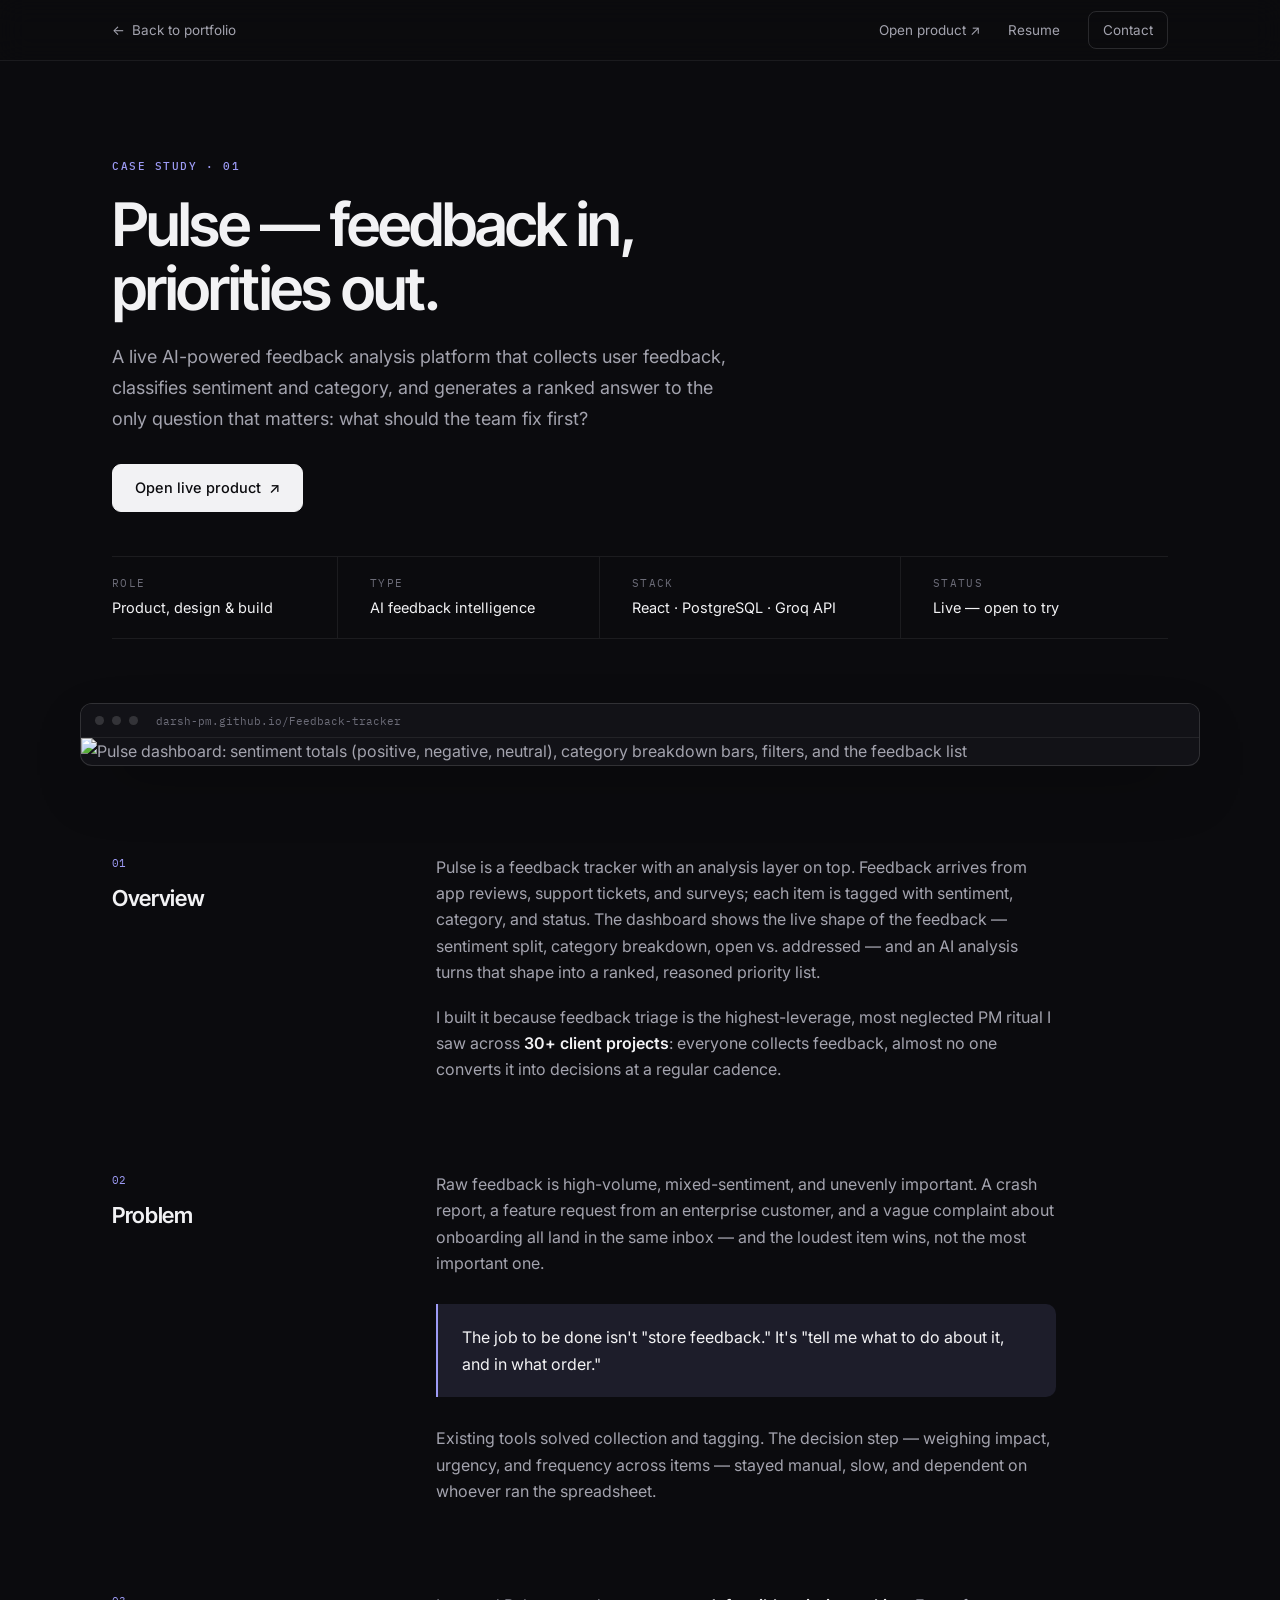
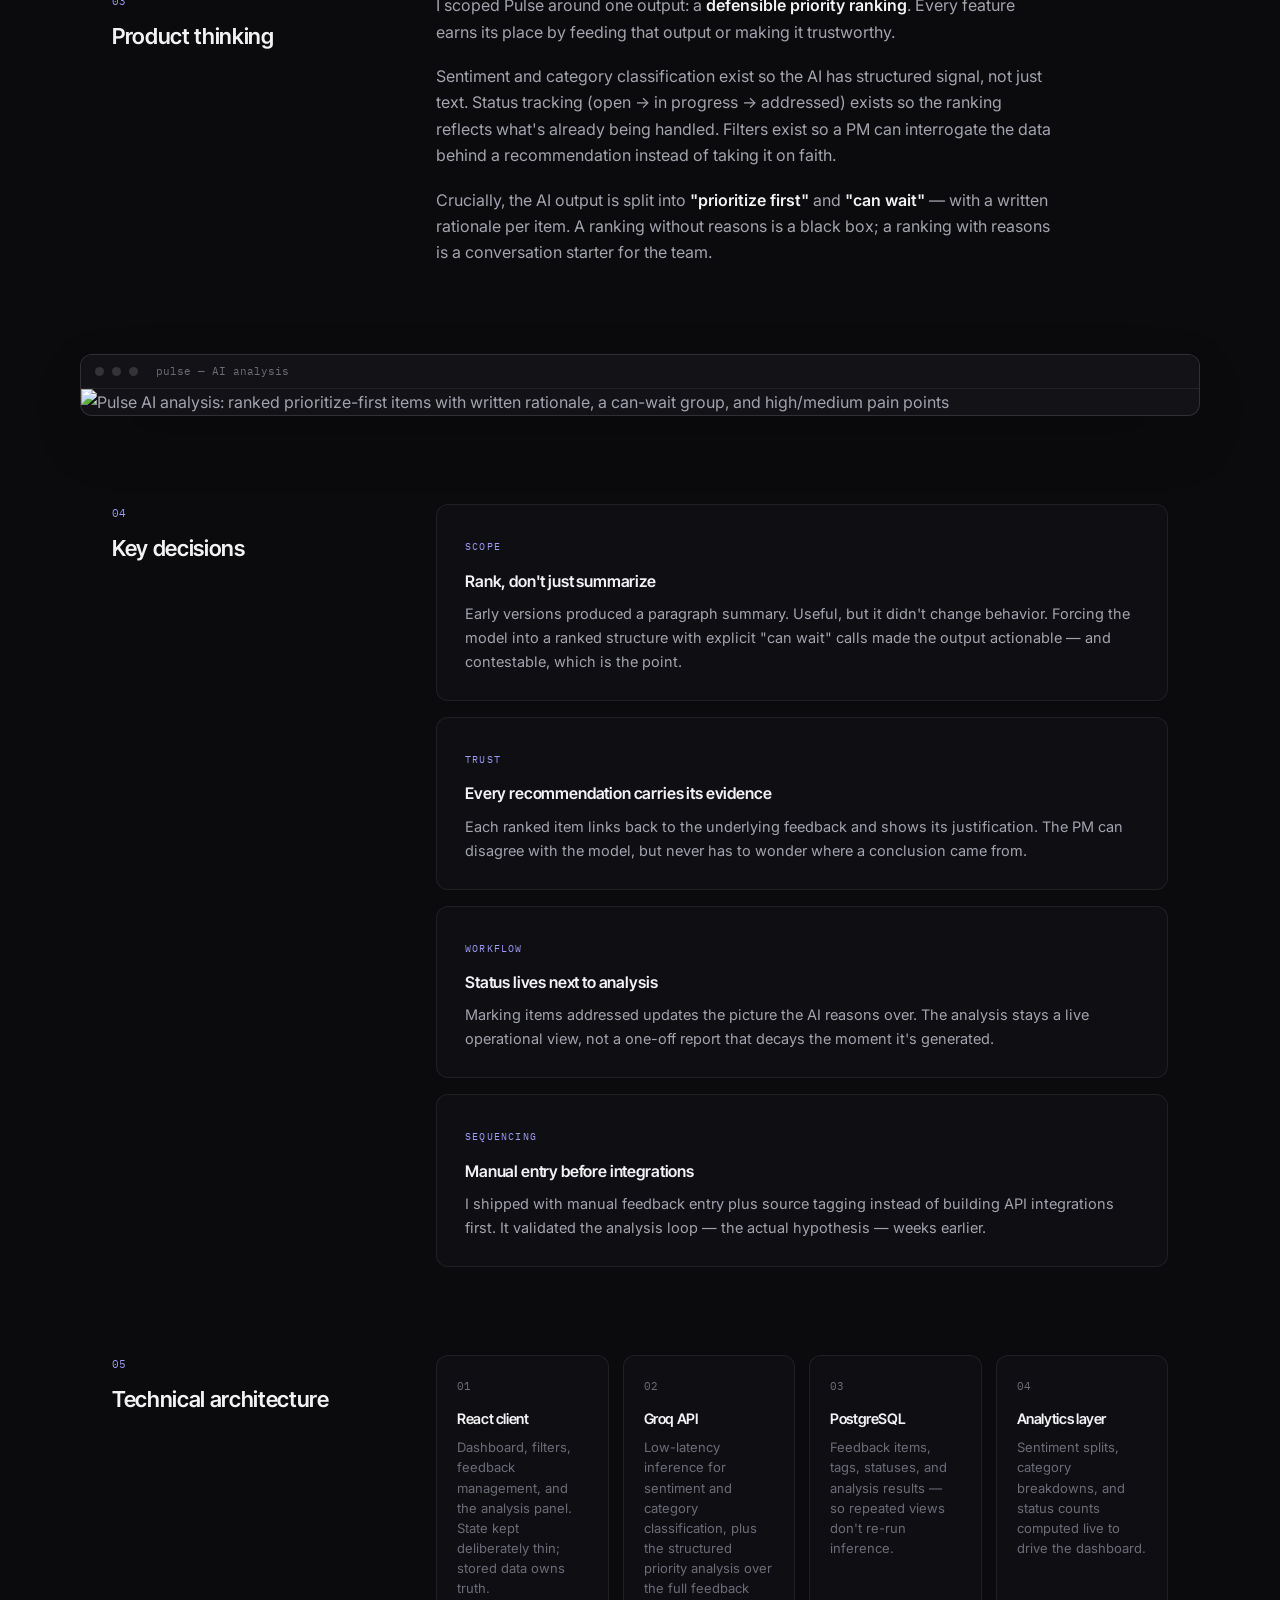
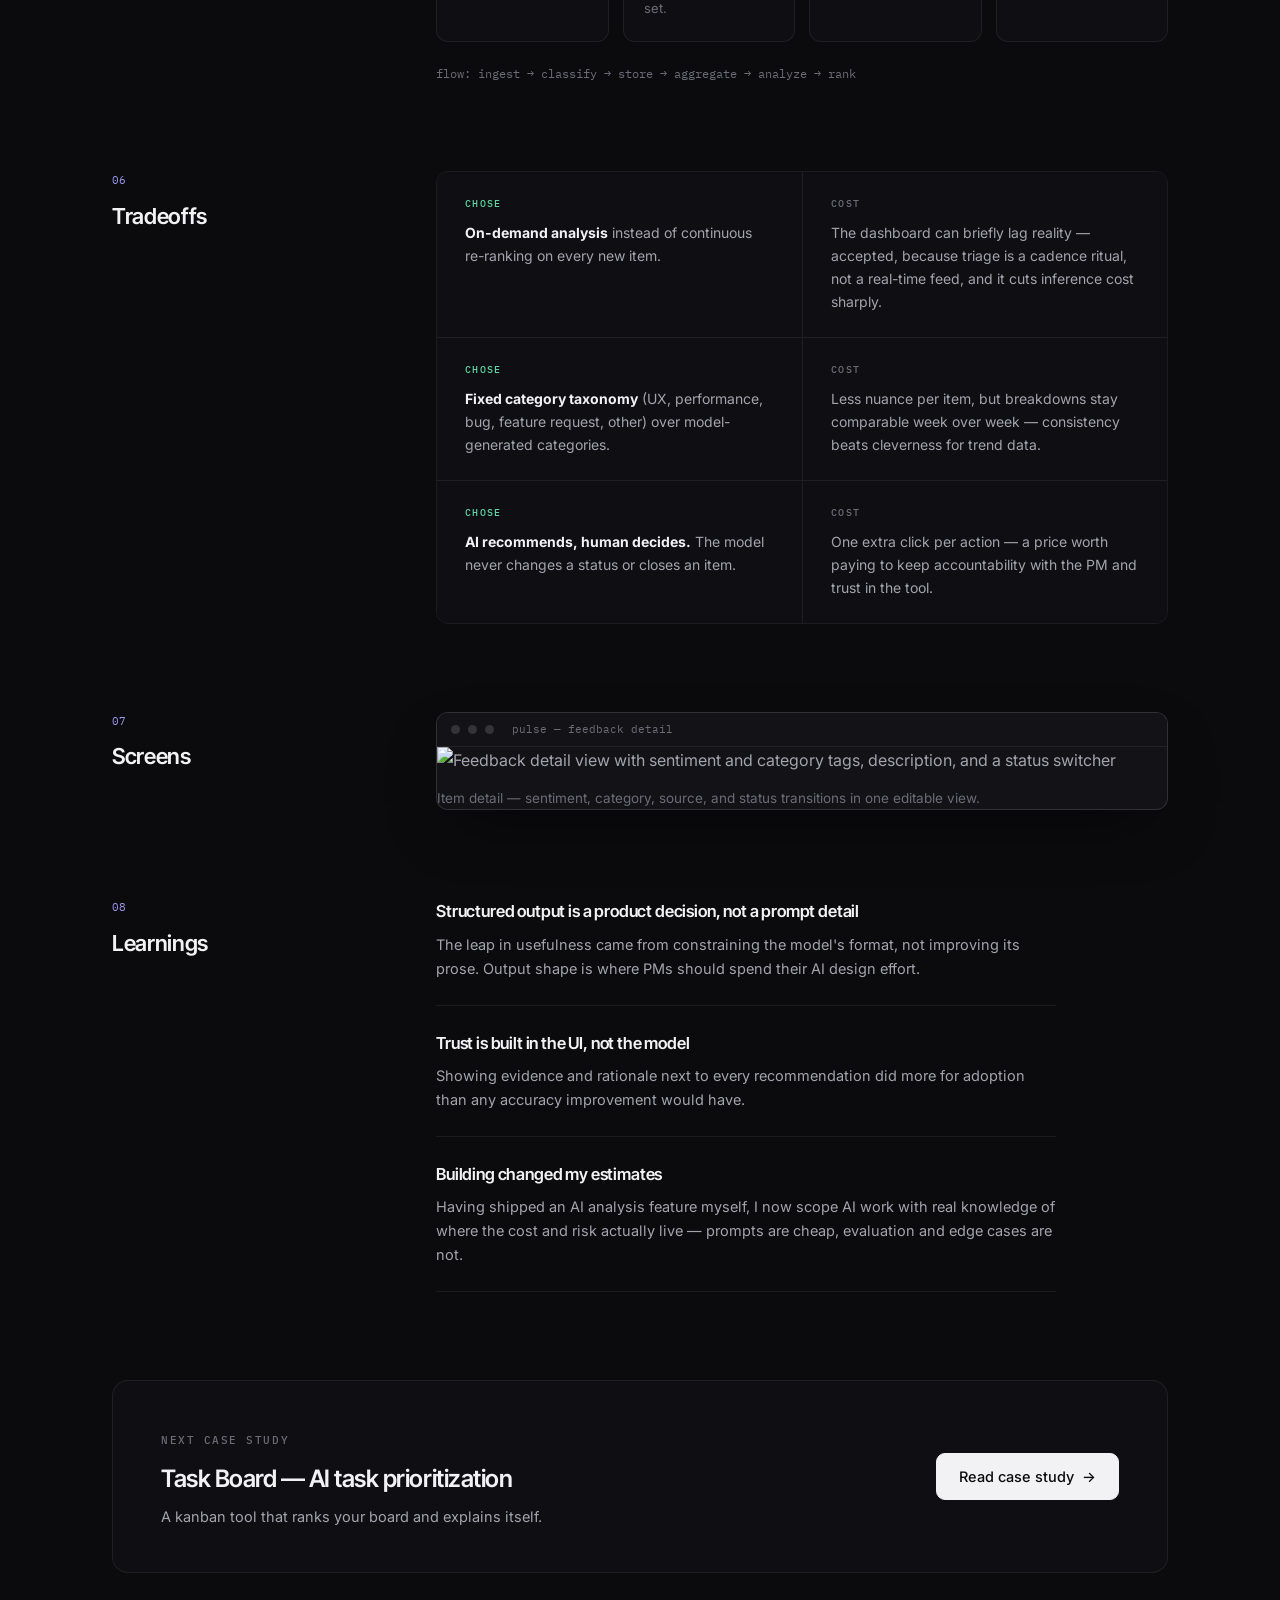
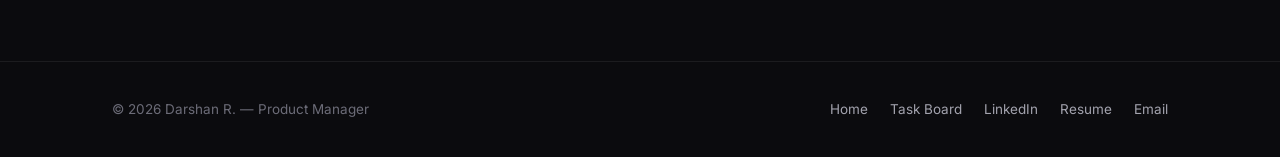
==== pulse.html @ 9084edbe "Add files via upload" ====
<!DOCTYPE html>
<html lang="en">
<head>
<meta charset="UTF-8" />
<meta name="viewport" content="width=device-width, initial-scale=1.0" />
<title>Pulse — AI Feedback Analysis · Case Study</title>
<meta name="description" content="Case study: Pulse, a live AI-powered feedback analysis platform that turns raw user feedback into ranked product priorities." />
<link rel="preconnect" href="https://fonts.googleapis.com" />
<link rel="preconnect" href="https://fonts.gstatic.com" crossorigin />
<link href="https://fonts.googleapis.com/css2?family=Inter+Tight:wght@500;600;700&family=Inter:wght@400;500;600&family=IBM+Plex+Mono:wght@400;500&display=swap" rel="stylesheet" />
<link rel="stylesheet" href="styles.css" />
<link rel="stylesheet" href="case.css" />
</head>
<body>

<header class="nav">
  <div class="wrap nav-inner">
    <a class="nav-back" href="index.html"><span aria-hidden="true">←</span> Back to portfolio</a>
    <nav class="nav-links" aria-label="Primary">
      <a href="https://darsh-pm.github.io/Feedback-tracker/" target="_blank" rel="noopener" class="nav-keep">Open product ↗</a>
      <a class="nav-keep" href="resume.pdf" target="_blank" rel="noopener">Resume</a>
      <a class="nav-cta" href="mailto:darshanr2k1@gmail.com">Contact</a>
    </nav>
  </div>
</header>

<main>

<!-- ============ CASE HERO ============ -->
<section class="case-hero">
  <div class="wrap">
    <span class="eyebrow accent">Case study · 01</span>
    <h1>Pulse — feedback in, priorities out.</h1>
    <p class="lede">
      A live AI-powered feedback analysis platform that collects user feedback,
      classifies sentiment and category, and generates a ranked answer to the
      only question that matters: what should the team fix first?
    </p>
    <div class="btn-row" style="margin-top:30px;">
      <a class="btn btn-primary" href="https://darsh-pm.github.io/Feedback-tracker/" target="_blank" rel="noopener">Open live product <span class="ext">↗</span></a>
    </div>
    <dl class="case-meta">
      <div><dt>Role</dt><dd>Product, design &amp; build</dd></div>
      <div><dt>Type</dt><dd>AI feedback intelligence</dd></div>
      <div><dt>Stack</dt><dd>React · PostgreSQL · Groq API</dd></div>
      <div><dt>Status</dt><dd>Live — open to try</dd></div>
    </dl>
  </div>
</section>

<div class="wrap case-shot-full reveal in">
  <figure class="shot shot-glow">
    <div class="shot-bar" aria-hidden="true"><i></i><i></i><i></i><span class="shot-url">darsh-pm.github.io/Feedback-tracker</span></div>
    <img src="assets/pulse-dashboard.png" alt="Pulse dashboard: sentiment totals (positive, negative, neutral), category breakdown bars, filters, and the feedback list" />
  </figure>
</div>

<!-- ============ OVERVIEW ============ -->
<section class="case-section">
  <div class="wrap case-grid reveal">
    <div class="case-label">
      <span class="num">01</span>
      <h2>Overview</h2>
    </div>
    <div class="case-body">
      <p>
        Pulse is a feedback tracker with an analysis layer on top. Feedback
        arrives from app reviews, support tickets, and surveys; each item is
        tagged with sentiment, category, and status. The dashboard shows the
        live shape of the feedback — sentiment split, category breakdown,
        open vs. addressed — and an AI analysis turns that shape into a
        ranked, reasoned priority list.
      </p>
      <p>
        I built it because feedback triage is the highest-leverage, most
        neglected PM ritual I saw across <strong>30+ client projects</strong>:
        everyone collects feedback, almost no one converts it into decisions
        at a regular cadence.
      </p>
    </div>
  </div>
</section>

<!-- ============ PROBLEM ============ -->
<section class="case-section tight">
  <div class="wrap case-grid reveal">
    <div class="case-label">
      <span class="num">02</span>
      <h2>Problem</h2>
    </div>
    <div class="case-body">
      <p>
        Raw feedback is high-volume, mixed-sentiment, and unevenly important.
        A crash report, a feature request from an enterprise customer, and a
        vague complaint about onboarding all land in the same inbox — and the
        loudest item wins, not the most important one.
      </p>
      <div class="pull">
        The job to be done isn't "store feedback." It's "tell me what to do
        about it, and in what order."
      </div>
      <p>
        Existing tools solved collection and tagging. The decision step —
        weighing impact, urgency, and frequency across items — stayed manual,
        slow, and dependent on whoever ran the spreadsheet.
      </p>
    </div>
  </div>
</section>

<!-- ============ PRODUCT THINKING ============ -->
<section class="case-section tight">
  <div class="wrap case-grid reveal">
    <div class="case-label">
      <span class="num">03</span>
      <h2>Product thinking</h2>
    </div>
    <div class="case-body">
      <p>
        I scoped Pulse around one output: a <strong>defensible priority
        ranking</strong>. Every feature earns its place by feeding that
        output or making it trustworthy.
      </p>
      <p>
        Sentiment and category classification exist so the AI has structured
        signal, not just text. Status tracking (open → in progress →
        addressed) exists so the ranking reflects what's already being
        handled. Filters exist so a PM can interrogate the data behind a
        recommendation instead of taking it on faith.
      </p>
      <p>
        Crucially, the AI output is split into <strong>"prioritize
        first"</strong> and <strong>"can wait"</strong> — with a written
        rationale per item. A ranking without reasons is a black box; a
        ranking with reasons is a conversation starter for the team.
      </p>
    </div>
  </div>
</section>

<div class="wrap case-shot-full reveal">
  <figure class="shot">
    <div class="shot-bar" aria-hidden="true"><i></i><i></i><i></i><span class="shot-url">pulse — AI analysis</span></div>
    <img src="assets/pulse-analysis.png" alt="Pulse AI analysis: ranked prioritize-first items with written rationale, a can-wait group, and high/medium pain points" />
  </figure>
</div>

<!-- ============ KEY DECISIONS ============ -->
<section class="case-section">
  <div class="wrap case-grid reveal">
    <div class="case-label">
      <span class="num">04</span>
      <h2>Key decisions</h2>
    </div>
    <div class="decisions">
      <article>
        <span class="tag">Scope</span>
        <h3>Rank, don't just summarize</h3>
        <p>Early versions produced a paragraph summary. Useful, but it didn't change behavior. Forcing the model into a ranked structure with explicit "can wait" calls made the output actionable — and contestable, which is the point.</p>
      </article>
      <article>
        <span class="tag">Trust</span>
        <h3>Every recommendation carries its evidence</h3>
        <p>Each ranked item links back to the underlying feedback and shows its justification. The PM can disagree with the model, but never has to wonder where a conclusion came from.</p>
      </article>
      <article>
        <span class="tag">Workflow</span>
        <h3>Status lives next to analysis</h3>
        <p>Marking items addressed updates the picture the AI reasons over. The analysis stays a live operational view, not a one-off report that decays the moment it's generated.</p>
      </article>
      <article>
        <span class="tag">Sequencing</span>
        <h3>Manual entry before integrations</h3>
        <p>I shipped with manual feedback entry plus source tagging instead of building API integrations first. It validated the analysis loop — the actual hypothesis — weeks earlier.</p>
      </article>
    </div>
  </div>
</section>

<!-- ============ ARCHITECTURE ============ -->
<section class="case-section tight">
  <div class="wrap">
    <div class="case-grid reveal">
      <div class="case-label">
        <span class="num">05</span>
        <h2>Technical architecture</h2>
      </div>
      <div>
        <div class="arch">
          <article>
            <h3>React client</h3>
            <p>Dashboard, filters, feedback management, and the analysis panel. State kept deliberately thin; stored data owns truth.</p>
          </article>
          <article>
            <h3>Groq API</h3>
            <p>Low-latency inference for sentiment and category classification, plus the structured priority analysis over the full feedback set.</p>
          </article>
          <article>
            <h3>PostgreSQL</h3>
            <p>Feedback items, tags, statuses, and analysis results — so repeated views don't re-run inference.</p>
          </article>
          <article>
            <h3>Analytics layer</h3>
            <p>Sentiment splits, category breakdowns, and status counts computed live to drive the dashboard.</p>
          </article>
        </div>
        <p class="arch-note">flow: ingest → classify → store → aggregate → analyze → rank</p>
      </div>
    </div>
  </div>
</section>

<!-- ============ TRADEOFFS ============ -->
<section class="case-section tight">
  <div class="wrap case-grid reveal">
    <div class="case-label">
      <span class="num">06</span>
      <h2>Tradeoffs</h2>
    </div>
    <div class="tradeoffs">
      <article>
        <div class="chose"><h4>Chose</h4><p><strong>On-demand analysis</strong> instead of continuous re-ranking on every new item.</p></div>
        <div class="cost"><h4>Cost</h4><p>The dashboard can briefly lag reality — accepted, because triage is a cadence ritual, not a real-time feed, and it cuts inference cost sharply.</p></div>
      </article>
      <article>
        <div class="chose"><h4>Chose</h4><p><strong>Fixed category taxonomy</strong> (UX, performance, bug, feature request, other) over model-generated categories.</p></div>
        <div class="cost"><h4>Cost</h4><p>Less nuance per item, but breakdowns stay comparable week over week — consistency beats cleverness for trend data.</p></div>
      </article>
      <article>
        <div class="chose"><h4>Chose</h4><p><strong>AI recommends, human decides.</strong> The model never changes a status or closes an item.</p></div>
        <div class="cost"><h4>Cost</h4><p>One extra click per action — a price worth paying to keep accountability with the PM and trust in the tool.</p></div>
      </article>
    </div>
  </div>
</section>

<!-- ============ SCREENSHOTS ============ -->
<section class="case-section tight">
  <div class="wrap case-grid reveal">
    <div class="case-label">
      <span class="num">07</span>
      <h2>Screens</h2>
    </div>
    <div class="gallery">
      <figure class="shot">
        <div class="shot-bar" aria-hidden="true"><i></i><i></i><i></i><span class="shot-url">pulse — feedback detail</span></div>
        <img src="assets/pulse-detail.png" alt="Feedback detail view with sentiment and category tags, description, and a status switcher" />
        <figcaption>Item detail — sentiment, category, source, and status transitions in one editable view.</figcaption>
      </figure>
    </div>
  </div>
</section>

<!-- ============ LEARNINGS ============ -->
<section class="case-section tight">
  <div class="wrap case-grid reveal">
    <div class="case-label">
      <span class="num">08</span>
      <h2>Learnings</h2>
    </div>
    <div class="learnings">
      <article>
        <h3>Structured output is a product decision, not a prompt detail</h3>
        <p>The leap in usefulness came from constraining the model's format, not improving its prose. Output shape is where PMs should spend their AI design effort.</p>
      </article>
      <article>
        <h3>Trust is built in the UI, not the model</h3>
        <p>Showing evidence and rationale next to every recommendation did more for adoption than any accuracy improvement would have.</p>
      </article>
      <article>
        <h3>Building changed my estimates</h3>
        <p>Having shipped an AI analysis feature myself, I now scope AI work with real knowledge of where the cost and risk actually live — prompts are cheap, evaluation and edge cases are not.</p>
      </article>
    </div>
  </div>
</section>

<!-- next case -->
<section class="case-section tight">
  <div class="wrap">
    <div class="next-case reveal">
      <div>
        <span class="eyebrow">Next case study</span>
        <h2 style="margin-top:8px;">Task Board — AI task prioritization</h2>
        <p>A kanban tool that ranks your board and explains itself.</p>
      </div>
      <a class="btn btn-primary" href="task-board.html">Read case study <span class="arrow">→</span></a>
    </div>
  </div>
</section>

</main>

<footer>
  <div class="wrap footer-inner">
    <span>© 2026 Darshan R. — Product Manager</span>
    <nav class="footer-links" aria-label="Footer">
      <a href="index.html">Home</a>
      <a href="task-board.html">Task Board</a>
      <a href="https://www.linkedin.com/in/darshan-acharya/" target="_blank" rel="noopener">LinkedIn</a>
      <a class="nav-keep" href="resume.pdf" target="_blank" rel="noopener">Resume</a>
      <a href="mailto:darshanr2k1@gmail.com">Email</a>
    </nav>
  </div>
</footer>

<script>
(function () {
  document.documentElement.classList.add("js");
  if (window.matchMedia('(prefers-reduced-motion: reduce)').matches) {
    document.querySelectorAll('.reveal').forEach(el => el.classList.add('in'));
    return;
  }
  const io = new IntersectionObserver((entries) => {
    entries.forEach(e => { if (e.isIntersecting) { e.target.classList.add('in'); io.unobserve(e.target); } });
  }, { threshold: 0.1 });
  document.querySelectorAll('.reveal:not(.in)').forEach(el => io.observe(el));
})();
</script>
</body>
</html>
---- styles.css ----
/* ============================================================
   Darshan R. — Product portfolio
   Token system: cool near-black, periwinkle accent, Inter Tight
   display / Inter body / Plex Mono utility.
   ============================================================ */

:root {
  --bg: #0b0b0e;
  --bg-raised: #121217;
  --bg-card: #0f0f13;
  --border: rgba(255, 255, 255, 0.07);
  --border-strong: rgba(255, 255, 255, 0.13);
  --text-1: #f2f2f4;
  --text-2: #a3a3ae;
  --text-3: #6c6c78;
  --accent: #9d9bf5;
  --accent-strong: #b4b2ff;
  --accent-dim: rgba(157, 155, 245, 0.12);
  --green: #5fd4a2;
  --max: 1120px;
  --font-display: "Inter Tight", "Inter", system-ui, sans-serif;
  --font-body: "Inter", system-ui, -apple-system, sans-serif;
  --font-mono: "IBM Plex Mono", ui-monospace, monospace;
}

* { box-sizing: border-box; margin: 0; padding: 0; }

html { scroll-behavior: smooth; }

body {
  background: var(--bg);
  color: var(--text-2);
  font-family: var(--font-body);
  font-size: 16px;
  line-height: 1.65;
  -webkit-font-smoothing: antialiased;
  text-rendering: optimizeLegibility;
}

::selection { background: var(--accent-dim); color: var(--accent-strong); }

a { color: inherit; text-decoration: none; }

img { display: block; max-width: 100%; }

.wrap { max-width: var(--max); margin: 0 auto; padding: 0 32px; }

/* ---------- type roles ---------- */

.eyebrow {
  font-family: var(--font-mono);
  font-size: 11px;
  font-weight: 500;
  letter-spacing: 0.14em;
  text-transform: uppercase;
  color: var(--text-3);
}

.eyebrow.accent { color: var(--accent); }

h1, h2, h3 {
  font-family: var(--font-display);
  color: var(--text-1);
  font-weight: 600;
  letter-spacing: -0.025em;
}

.display {
  font-size: clamp(40px, 6.2vw, 72px);
  line-height: 1.04;
  letter-spacing: -0.035em;
}

.display .dim { color: var(--text-3); }
.display .mark { color: var(--accent-strong); }

.h-section {
  font-size: clamp(28px, 3.6vw, 40px);
  line-height: 1.12;
}

.lede {
  font-size: 18px;
  line-height: 1.7;
  color: var(--text-2);
  max-width: 56ch;
}

/* ---------- nav ---------- */

.nav {
  position: sticky;
  top: 0;
  z-index: 50;
  background: rgba(11, 11, 14, 0.82);
  backdrop-filter: blur(14px);
  border-bottom: 1px solid var(--border);
}

.nav-inner {
  display: flex;
  align-items: center;
  justify-content: space-between;
  height: 60px;
}

.nav-name {
  font-family: var(--font-display);
  font-weight: 600;
  font-size: 15px;
  color: var(--text-1);
  letter-spacing: -0.01em;
}

.nav-name span { color: var(--text-3); font-weight: 500; }

.nav-links { display: flex; gap: 28px; align-items: center; }

.nav-links a {
  font-size: 13.5px;
  color: var(--text-2);
  transition: color 0.15s ease;
}

.nav-links a:hover, .nav-links a:focus-visible { color: var(--text-1); }

.nav-cta {
  font-size: 13.5px;
  color: var(--text-1);
  padding: 7px 14px;
  border: 1px solid var(--border-strong);
  border-radius: 8px;
  transition: border-color 0.15s ease, background 0.15s ease;
}

.nav-cta:hover, .nav-cta:focus-visible {
  border-color: var(--accent);
  background: var(--accent-dim);
}

/* ---------- buttons ---------- */

.btn-row { display: flex; gap: 12px; flex-wrap: wrap; }

.btn {
  display: inline-flex;
  align-items: center;
  gap: 8px;
  font-family: var(--font-body);
  font-size: 14.5px;
  font-weight: 500;
  padding: 11px 22px;
  border-radius: 9px;
  cursor: pointer;
  transition: background 0.15s ease, border-color 0.15s ease, color 0.15s ease;
}

.btn-primary {
  background: var(--text-1);
  color: #0b0b0e;
  border: 1px solid var(--text-1);
}

.btn-primary:hover, .btn-primary:focus-visible { background: #fff; }

.btn-ghost {
  background: transparent;
  color: var(--text-1);
  border: 1px solid var(--border-strong);
}

.btn-ghost:hover, .btn-ghost:focus-visible {
  border-color: var(--accent);
  color: var(--accent-strong);
}

.btn .arrow { transition: transform 0.15s ease; }
.btn:hover .arrow { transform: translateX(3px); }

/* ---------- sections ---------- */

section { padding: 110px 0; }

.section-head { margin-bottom: 56px; max-width: 640px; }
.section-head .eyebrow { display: block; margin-bottom: 14px; }
.section-head p { margin-top: 16px; }

/* ---------- screenshot framing (signature element) ---------- */

.shot {
  border: 1px solid var(--border-strong);
  border-radius: 12px;
  overflow: hidden;
  background: var(--bg-raised);
  box-shadow: 0 24px 64px -24px rgba(0, 0, 0, 0.7);
}

.shot-bar {
  display: flex;
  align-items: center;
  gap: 8px;
  height: 34px;
  padding: 0 14px;
  border-bottom: 1px solid var(--border);
  background: var(--bg-raised);
}

.shot-bar i {
  width: 9px; height: 9px;
  border-radius: 50%;
  background: rgba(255, 255, 255, 0.14);
}

.shot-bar .shot-url {
  margin-left: 10px;
  font-family: var(--font-mono);
  font-size: 11px;
  color: var(--text-3);
}

.shot img { width: 100%; }

.shot-glow { position: relative; }
.shot-glow::before {
  content: "";
  position: absolute;
  inset: -1px;
  border-radius: 13px;
  box-shadow: 0 0 90px -20px var(--accent-dim);
  pointer-events: none;
}

/* ---------- footer ---------- */

footer {
  border-top: 1px solid var(--border);
  padding: 36px 0;
}

.footer-inner {
  display: flex;
  justify-content: space-between;
  align-items: center;
  gap: 16px;
  flex-wrap: wrap;
  font-size: 13.5px;
  color: var(--text-3);
}

.footer-inner a { color: var(--text-2); transition: color 0.15s; }
.footer-inner a:hover { color: var(--text-1); }
.footer-links { display: flex; gap: 22px; }

/* ---------- reveal on scroll ---------- */

html.js .reveal {
  opacity: 0;
  transform: translateY(18px);
  transition: opacity 0.6s ease, transform 0.6s ease;
}

html.js .reveal.in { opacity: 1; transform: none; }

@media (prefers-reduced-motion: reduce) {
  html { scroll-behavior: auto; }
  .reveal { opacity: 1; transform: none; transition: none; }
  * { transition-duration: 0.01ms !important; animation: none !important; }
}

:focus-visible {
  outline: 2px solid var(--accent);
  outline-offset: 2px;
  border-radius: 4px;
}

/* ---------- responsive ---------- */

@media (max-width: 760px) {
  .wrap { padding: 0 20px; }
  section { padding: 72px 0; }
  .nav-links a:not(.nav-cta):not(.nav-keep) { display: none; }
  .nav-links { gap: 16px; }
  .nav-links a.nav-keep { font-size: 12.5px; }
  .lede { font-size: 16.5px; }
}

/* ---------- iteration 2: live links, chips, nav back ---------- */

.live-chip {
  display: inline-flex; align-items: center; gap: 6px;
  font-family: var(--font-mono);
  font-size: 10.5px; letter-spacing: 0.12em; text-transform: uppercase;
  color: var(--green);
  border: 1px solid rgba(95, 212, 162, 0.3);
  background: rgba(95, 212, 162, 0.08);
  padding: 4px 9px;
  border-radius: 5px;
}
.live-chip::before {
  content: ""; width: 6px; height: 6px; border-radius: 50%;
  background: var(--green);
}

.product-actions {
  display: flex; align-items: center; gap: 22px; flex-wrap: wrap;
  margin-top: 24px;
}
.product-link {
  display: inline-flex; align-items: center; gap: 7px;
  font-size: 14px; font-weight: 500;
  color: var(--text-2);
  transition: color .15s ease;
}
.product-link:hover, .product-link:focus-visible { color: var(--text-1); }
.product-link .ext { font-size: 12px; }

.nav-back {
  display: inline-flex; align-items: center; gap: 7px;
  font-size: 13.5px; color: var(--text-2);
  transition: color .15s ease;
}
.nav-back:hover, .nav-back:focus-visible { color: var(--text-1); }
---- case.css ----
/* Case study layout — shared by pulse.html and task-board.html */

.case-hero { padding: 96px 0 64px; }
.case-hero .eyebrow { display: block; margin-bottom: 18px; }
.case-hero h1 {
  font-size: clamp(38px, 5.4vw, 60px);
  line-height: 1.06;
  letter-spacing: -0.032em;
  max-width: 18ch;
}
.case-hero .lede { margin-top: 22px; }

.case-meta {
  display: flex; gap: 0; flex-wrap: wrap;
  margin-top: 44px;
  border-top: 1px solid var(--border);
  border-bottom: 1px solid var(--border);
}
.case-meta div { padding: 18px 32px 18px 0; margin-right: 32px; }
.case-meta div + div { border-left: 1px solid var(--border); padding-left: 32px; }
.case-meta dt {
  font-family: var(--font-mono);
  font-size: 10.5px; letter-spacing: 0.13em; text-transform: uppercase;
  color: var(--text-3); margin-bottom: 4px;
}
.case-meta dd { font-size: 14.5px; color: var(--text-1); }

.case-shot-full { padding: 0; }
.case-shot-full .shot { max-width: var(--max); margin: 0 auto; }

.case-section { padding: 88px 0; }
.case-section.tight { padding-top: 0; }

.case-grid {
  display: grid;
  grid-template-columns: 260px 1fr;
  gap: 64px;
  align-items: start;
}
.case-grid .case-label { position: sticky; top: 92px; }
.case-label .num {
  font-family: var(--font-mono);
  font-size: 11px; color: var(--accent);
  display: block; margin-bottom: 8px;
}
.case-label h2 { font-size: 22px; letter-spacing: -0.015em; }

.case-body { max-width: 62ch; }
.case-body p + p { margin-top: 18px; }
.case-body strong { color: var(--text-1); font-weight: 600; }

.case-body .pull {
  margin: 28px 0;
  padding: 20px 24px;
  border-left: 2px solid var(--accent);
  background: var(--accent-dim);
  border-radius: 0 10px 10px 0;
  color: var(--text-1);
  font-size: 16px;
}

/* decision cards */
.decisions { display: grid; gap: 16px; }
.decisions article {
  border: 1px solid var(--border);
  border-radius: 12px;
  background: var(--bg-card);
  padding: 26px 28px;
}
.decisions h3 { font-size: 16px; margin-bottom: 8px; letter-spacing: -0.01em; }
.decisions p { font-size: 14.5px; }
.decisions .tag {
  font-family: var(--font-mono);
  font-size: 10px; letter-spacing: 0.12em; text-transform: uppercase;
  color: var(--accent);
  display: inline-block; margin-bottom: 12px;
}

/* architecture flow */
.arch {
  display: grid;
  grid-template-columns: repeat(4, 1fr);
  gap: 14px;
  counter-reset: arch;
}
.arch article {
  border: 1px solid var(--border);
  border-radius: 12px;
  background: var(--bg-card);
  padding: 22px 20px;
  position: relative;
}
.arch article::before {
  counter-increment: arch;
  content: counter(arch, decimal-leading-zero);
  font-family: var(--font-mono);
  font-size: 10.5px; color: var(--text-3);
  display: block; margin-bottom: 12px;
}
.arch h3 { font-size: 14.5px; margin-bottom: 6px; }
.arch p { font-size: 13px; color: var(--text-3); line-height: 1.55; }
.arch-note {
  margin-top: 22px;
  font-family: var(--font-mono);
  font-size: 12px; color: var(--text-3);
}

/* tradeoffs table */
.tradeoffs { border: 1px solid var(--border); border-radius: 12px; overflow: hidden; }
.tradeoffs article {
  display: grid; grid-template-columns: 1fr 1fr;
  background: var(--bg-card);
}
.tradeoffs article + article { border-top: 1px solid var(--border); }
.tradeoffs .chose, .tradeoffs .cost { padding: 24px 28px; }
.tradeoffs .cost { border-left: 1px solid var(--border); }
.tradeoffs h4 {
  font-family: var(--font-mono);
  font-size: 10px; letter-spacing: 0.13em; text-transform: uppercase;
  font-weight: 500; margin-bottom: 8px;
}
.tradeoffs .chose h4 { color: var(--green); }
.tradeoffs .cost h4 { color: var(--text-3); }
.tradeoffs p { font-size: 14px; }
.tradeoffs p strong { color: var(--text-1); }

/* screenshot gallery */
.gallery { display: grid; gap: 36px; }
.gallery figure figcaption {
  margin-top: 14px;
  font-size: 13.5px; color: var(--text-3);
}

/* learnings */
.learnings { display: grid; gap: 0; max-width: 62ch; }
.learnings article { padding: 24px 0; border-bottom: 1px solid var(--border); }
.learnings article:first-child { padding-top: 0; }
.learnings h3 { font-size: 16.5px; margin-bottom: 7px; letter-spacing: -0.01em; }
.learnings p { font-size: 14.5px; }

/* next-case footer card */
.next-case {
  border: 1px solid var(--border);
  border-radius: 16px;
  background: var(--bg-card);
  padding: 44px 48px;
  display: flex; justify-content: space-between; align-items: center;
  gap: 24px; flex-wrap: wrap;
}
.next-case h2 { font-size: 24px; letter-spacing: -0.02em; }
.next-case p { font-size: 14.5px; margin-top: 6px; }

@media (max-width: 900px) {
  .case-grid { grid-template-columns: 1fr; gap: 28px; }
  .case-grid .case-label { position: static; }
  .arch { grid-template-columns: 1fr 1fr; }
  .tradeoffs article { grid-template-columns: 1fr; }
  .tradeoffs .cost { border-left: none; border-top: 1px solid var(--border); }
}
@media (max-width: 760px) {
  .case-hero { padding: 64px 0 44px; }
  .case-section { padding: 60px 0; }
  .case-meta div { padding-right: 0; margin-right: 0; width: 100%; }
  .case-meta div + div { border-left: none; padding-left: 0; border-top: 1px solid var(--border); }
  .arch { grid-template-columns: 1fr; }
  .next-case { padding: 32px 24px; }
}
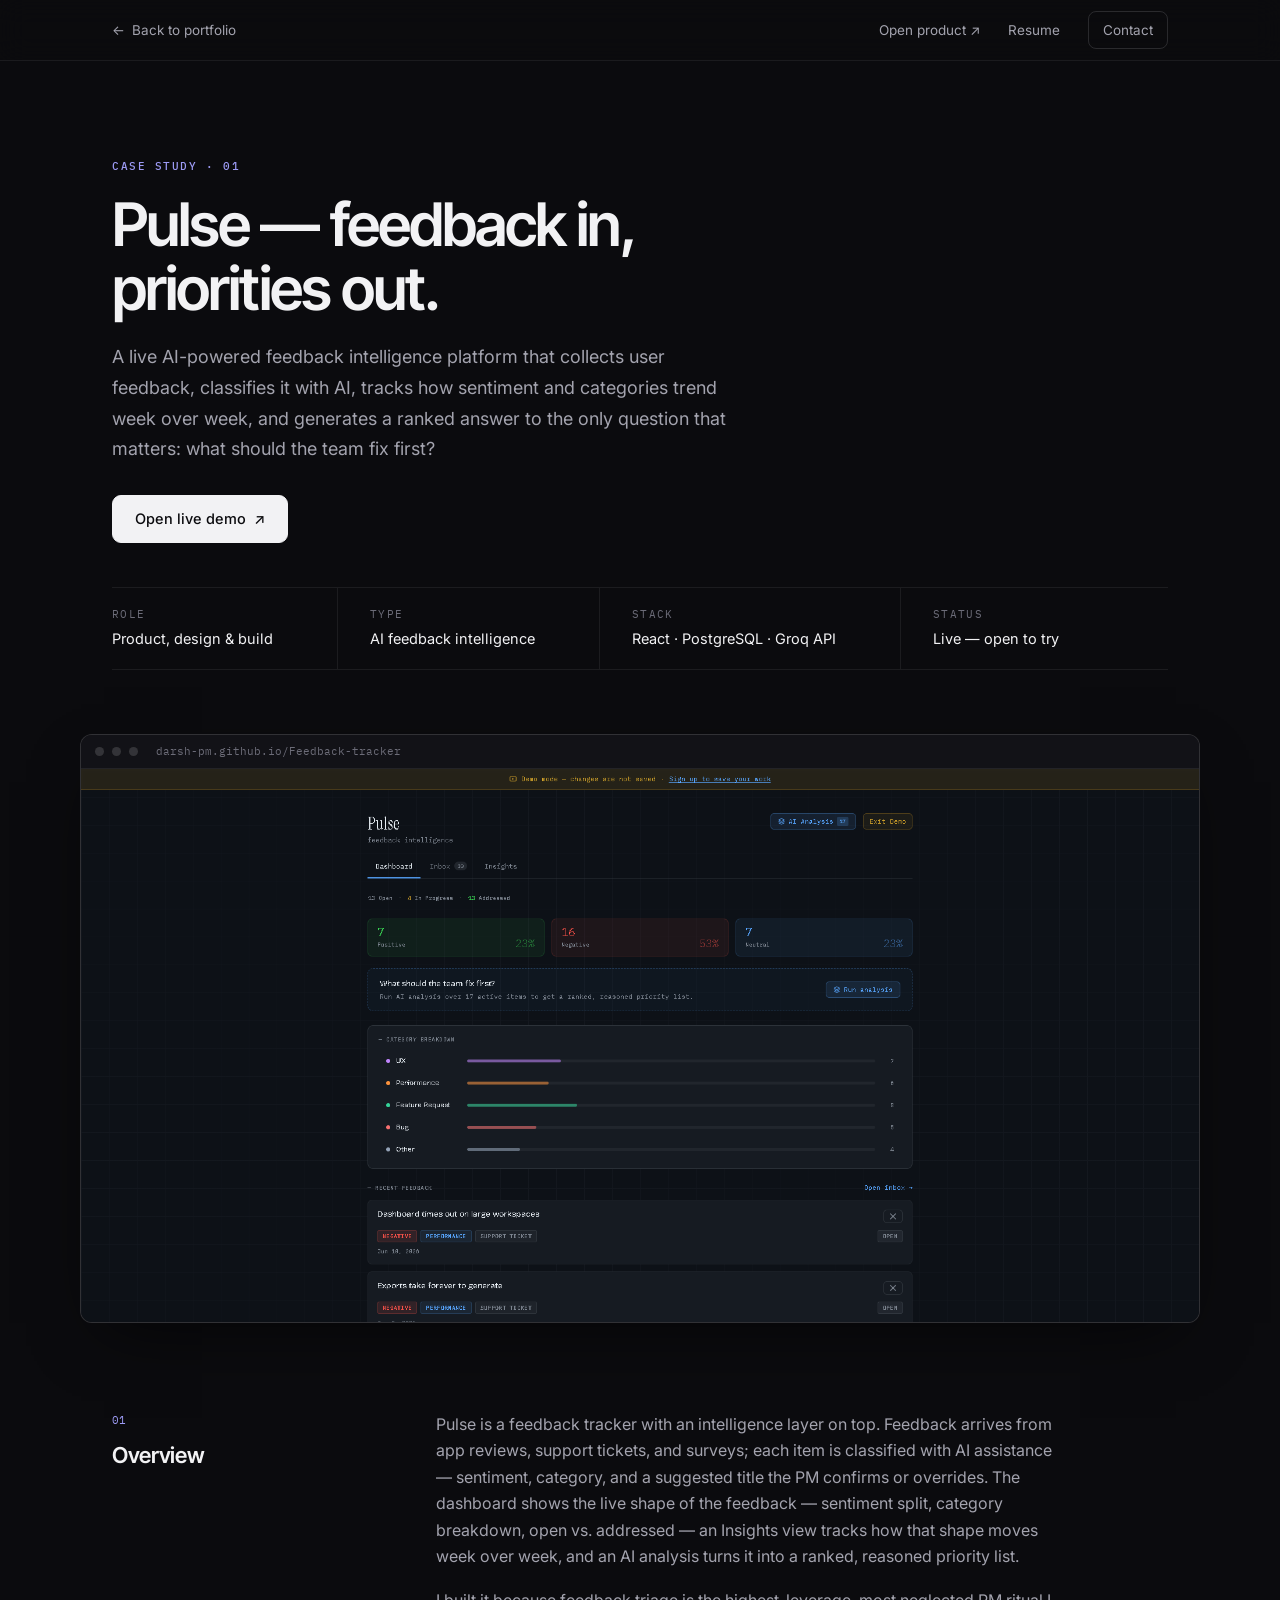
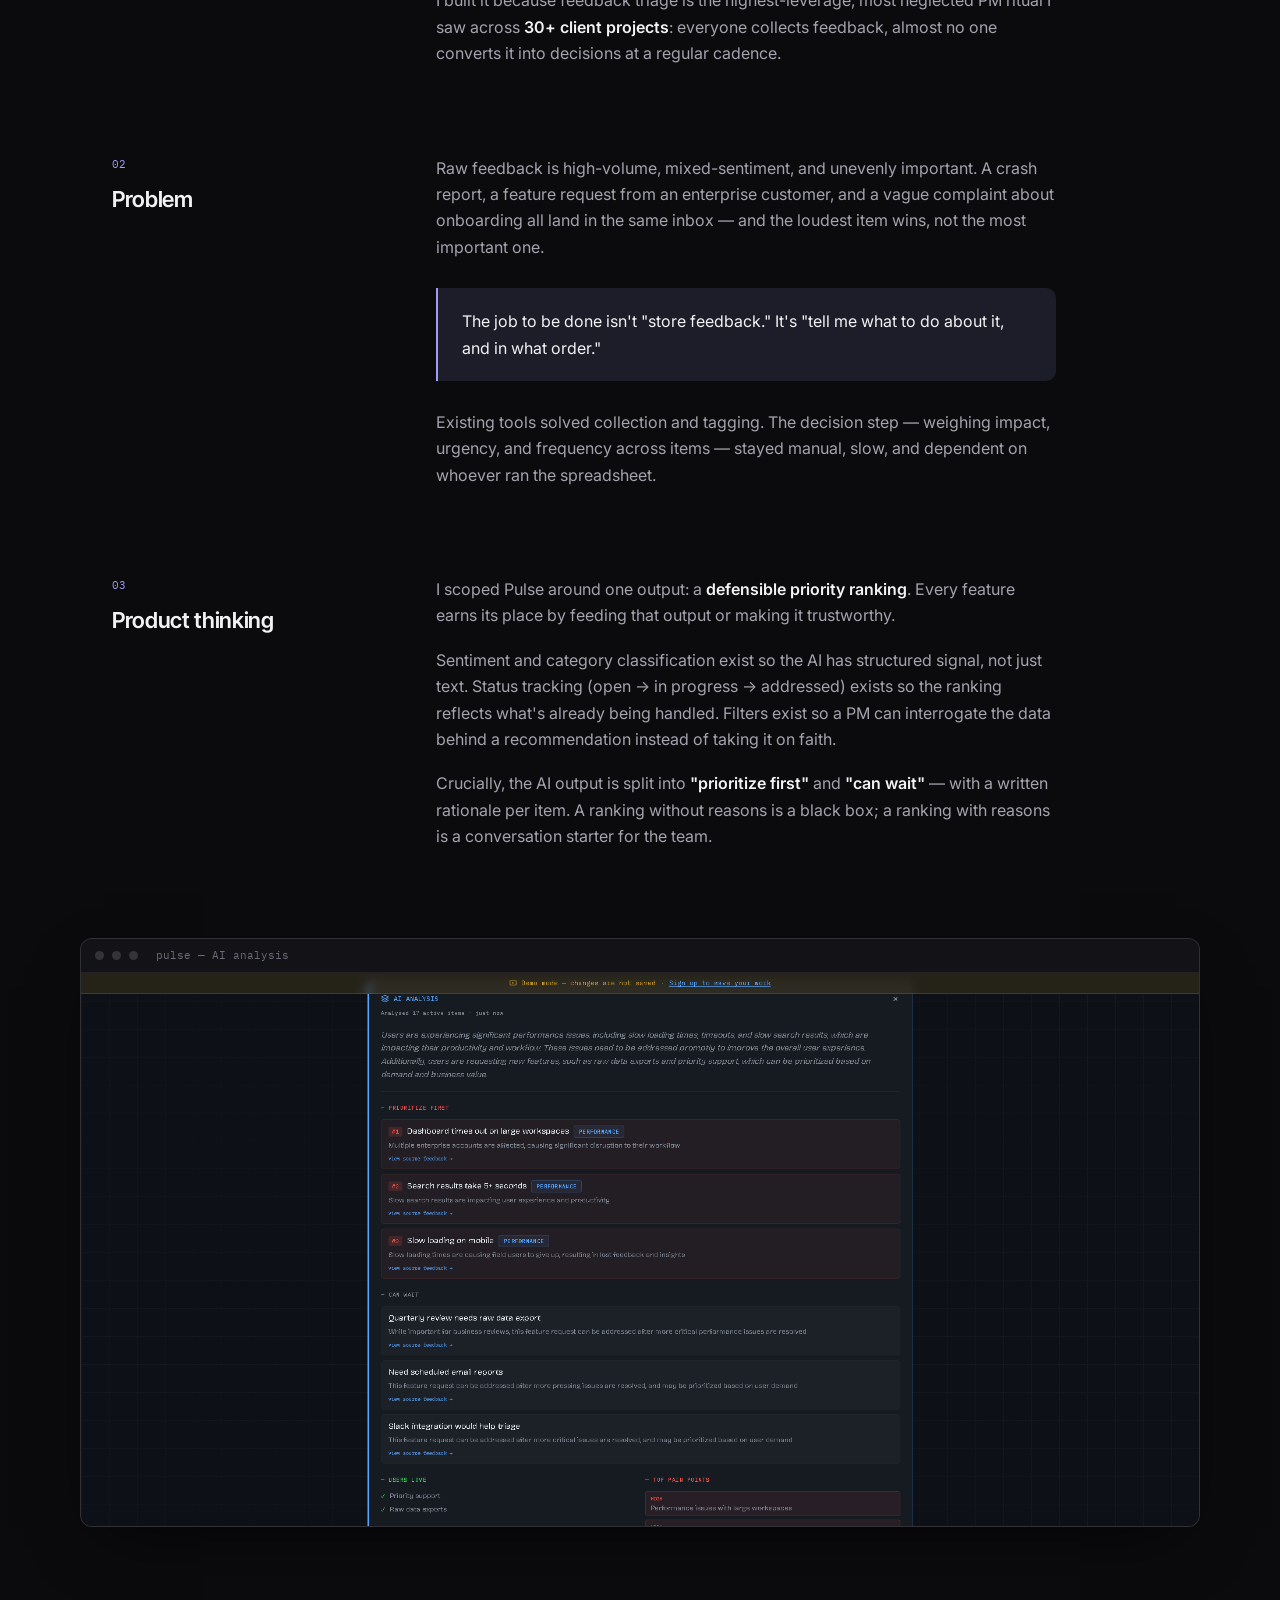
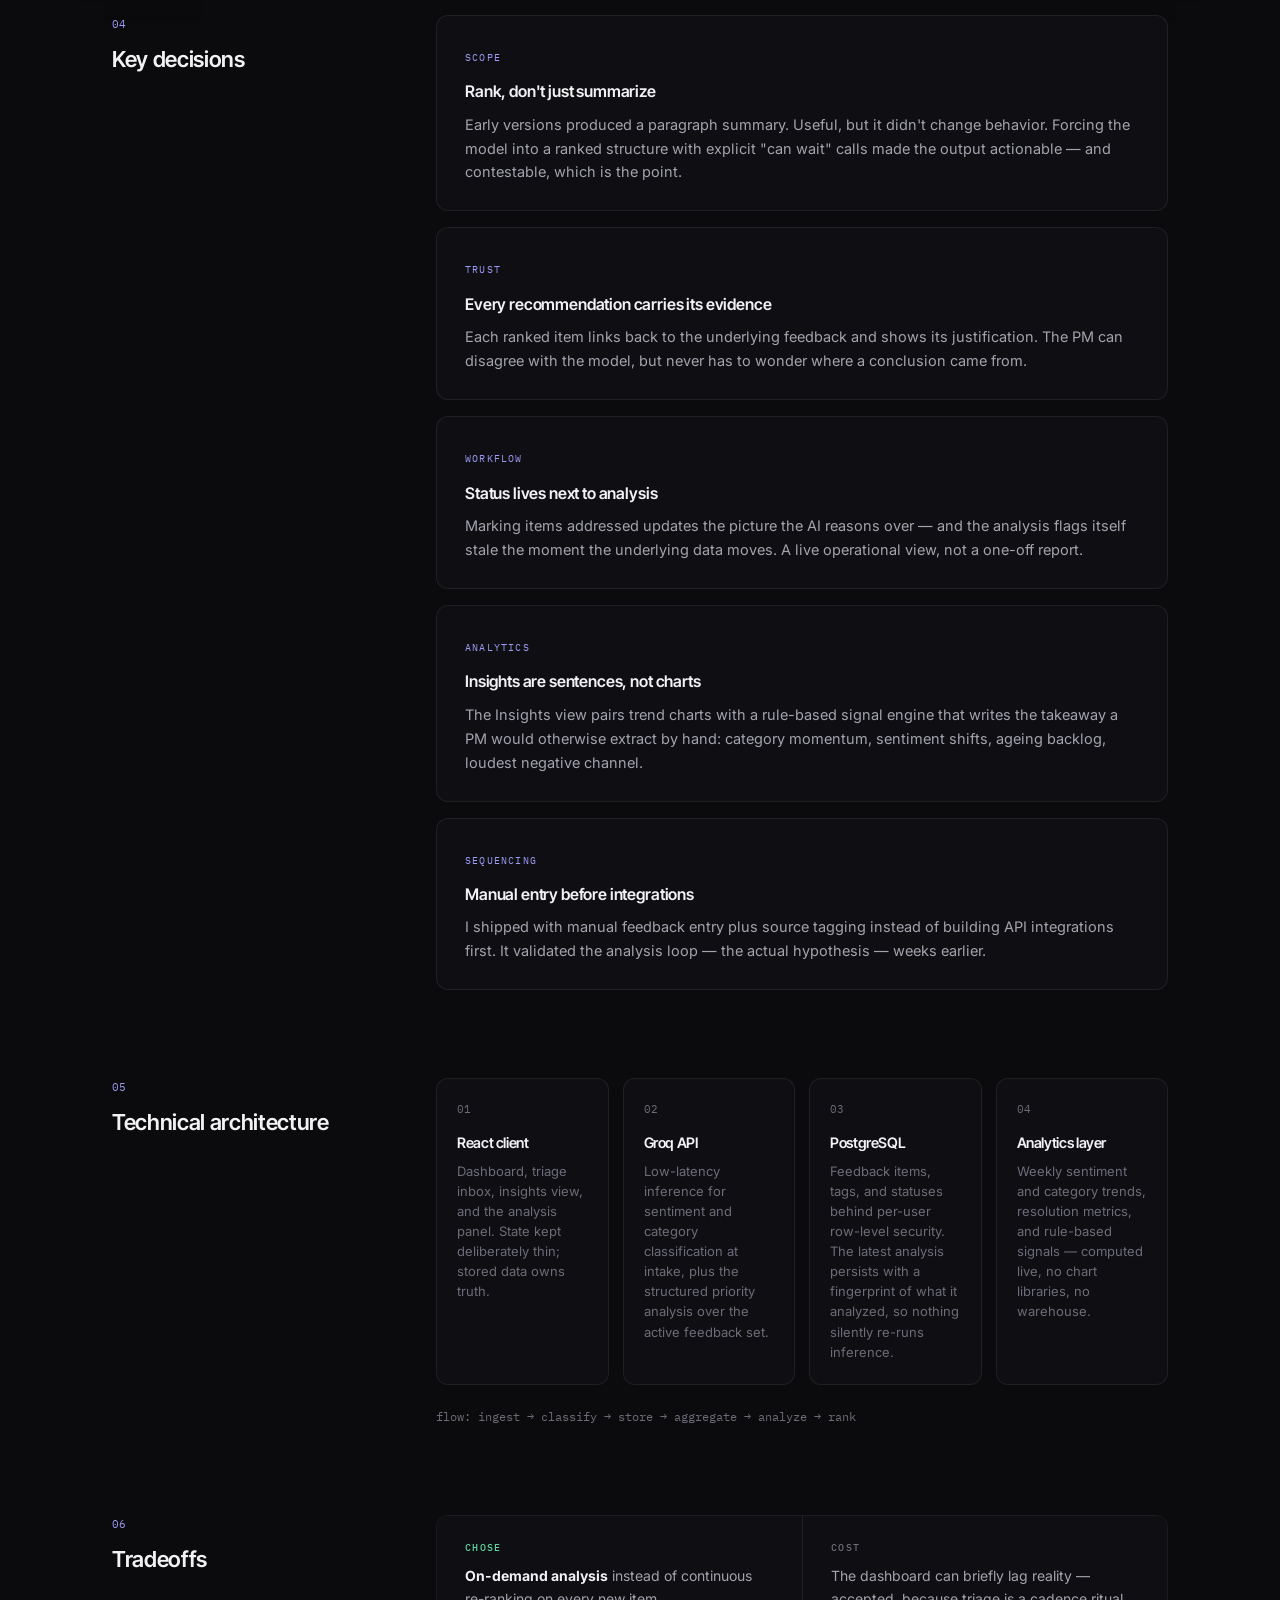
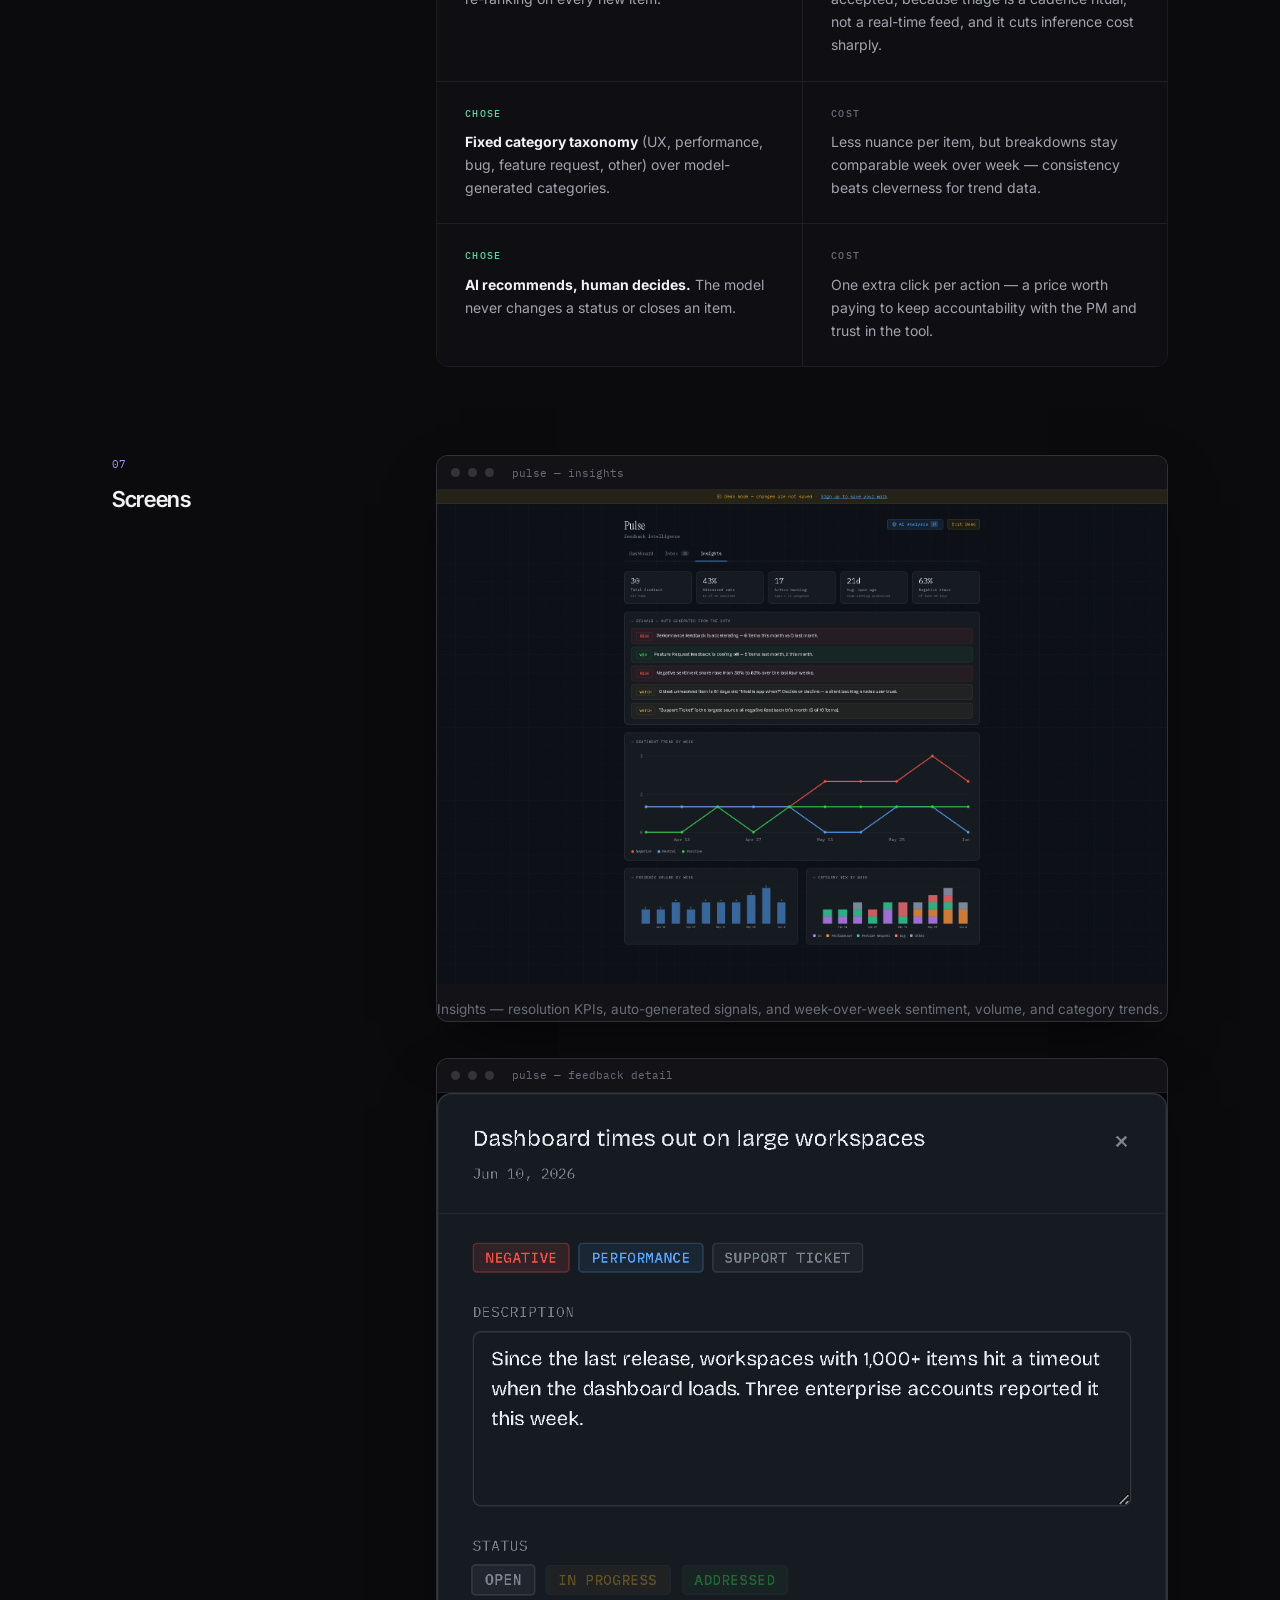
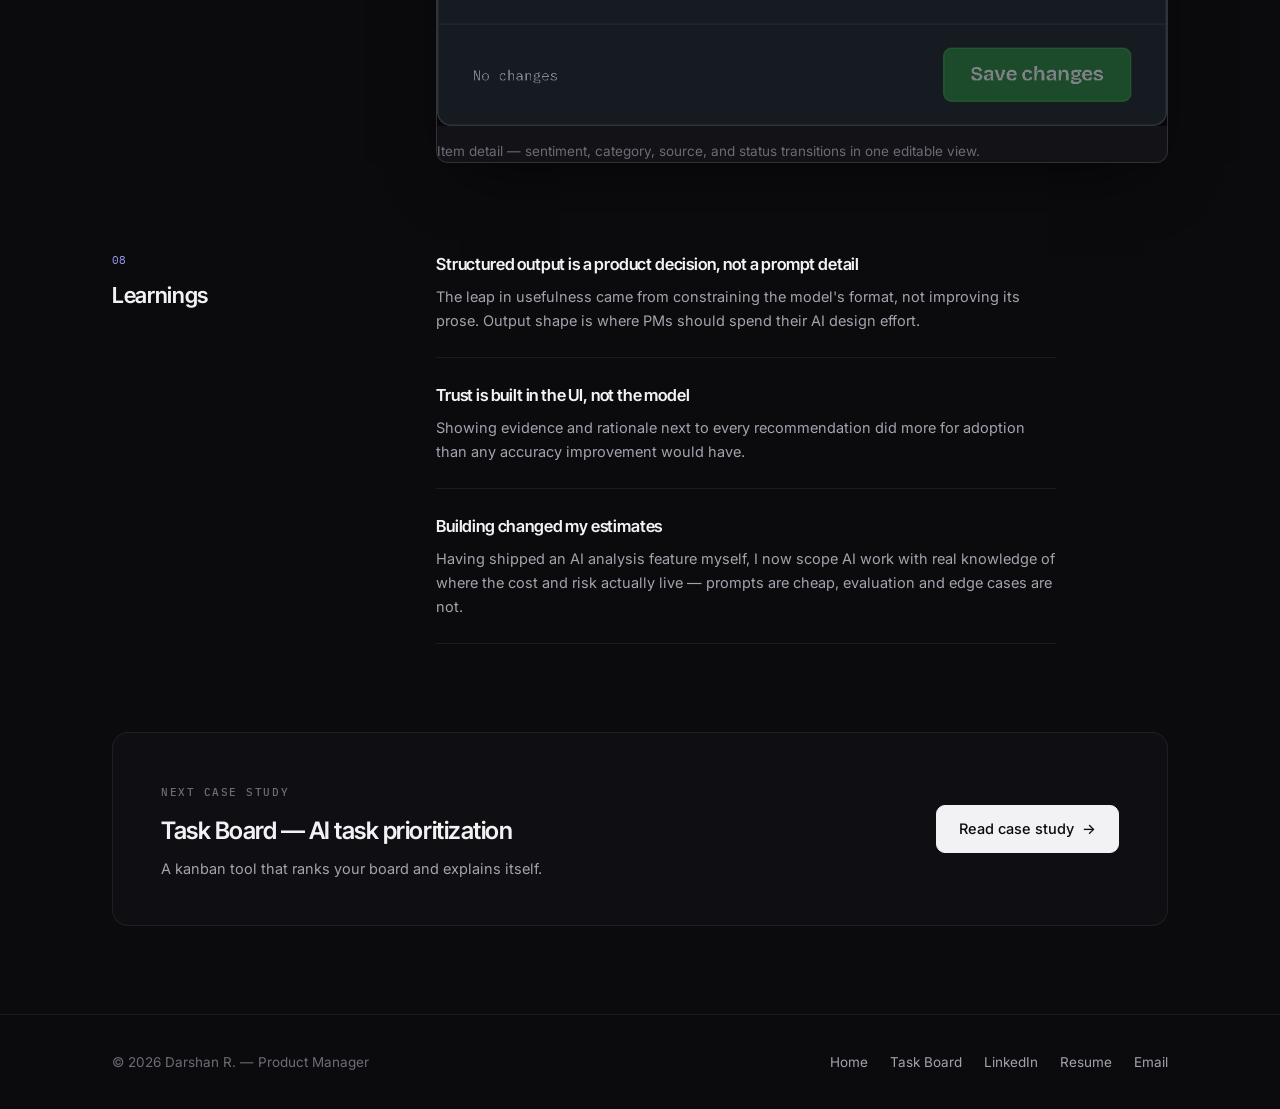
==== commit 6a16ab2c: "Refresh Pulse case study to match the shipped intelligence platform Updated overview, architecture, " ====
--- a/pulse.html
+++ b/pulse.html
@@ -17,7 +17,7 @@
   <div class="wrap nav-inner">
     <a class="nav-back" href="index.html"><span aria-hidden="true">←</span> Back to portfolio</a>
     <nav class="nav-links" aria-label="Primary">
-      <a href="https://darsh-pm.github.io/Feedback-tracker/" target="_blank" rel="noopener" class="nav-keep">Open product ↗</a>
+      <a href="https://darsh-pm.github.io/Feedback-tracker/?demo=1" target="_blank" rel="noopener" class="nav-keep">Open product ↗</a>
       <a class="nav-keep" href="resume.pdf" target="_blank" rel="noopener">Resume</a>
       <a class="nav-cta" href="mailto:darshanr2k1@gmail.com">Contact</a>
     </nav>
@@ -32,12 +32,13 @@
     <span class="eyebrow accent">Case study · 01</span>
     <h1>Pulse — feedback in, priorities out.</h1>
     <p class="lede">
-      A live AI-powered feedback analysis platform that collects user feedback,
-      classifies sentiment and category, and generates a ranked answer to the
-      only question that matters: what should the team fix first?
+      A live AI-powered feedback intelligence platform that collects user
+      feedback, classifies it with AI, tracks how sentiment and categories
+      trend week over week, and generates a ranked answer to the only
+      question that matters: what should the team fix first?
     </p>
     <div class="btn-row" style="margin-top:30px;">
-      <a class="btn btn-primary" href="https://darsh-pm.github.io/Feedback-tracker/" target="_blank" rel="noopener">Open live product <span class="ext">↗</span></a>
+      <a class="btn btn-primary" href="https://darsh-pm.github.io/Feedback-tracker/?demo=1" target="_blank" rel="noopener">Open live demo <span class="ext">↗</span></a>
     </div>
     <dl class="case-meta">
       <div><dt>Role</dt><dd>Product, design &amp; build</dd></div>
@@ -51,7 +52,7 @@
 <div class="wrap case-shot-full reveal in">
   <figure class="shot shot-glow">
     <div class="shot-bar" aria-hidden="true"><i></i><i></i><i></i><span class="shot-url">darsh-pm.github.io/Feedback-tracker</span></div>
-    <img src="assets/pulse-dashboard.png" alt="Pulse dashboard: sentiment totals (positive, negative, neutral), category breakdown bars, filters, and the feedback list" />
+    <img src="assets/pulse-dashboard.png" alt="Pulse dashboard: status summary, sentiment totals with percentages, AI analysis prompt, category breakdown bars, and recent feedback" />
   </figure>
 </div>
 
@@ -64,11 +65,13 @@
     </div>
     <div class="case-body">
       <p>
-        Pulse is a feedback tracker with an analysis layer on top. Feedback
-        arrives from app reviews, support tickets, and surveys; each item is
-        tagged with sentiment, category, and status. The dashboard shows the
-        live shape of the feedback — sentiment split, category breakdown,
-        open vs. addressed — and an AI analysis turns that shape into a
+        Pulse is a feedback tracker with an intelligence layer on top.
+        Feedback arrives from app reviews, support tickets, and surveys;
+        each item is classified with AI assistance — sentiment, category,
+        and a suggested title the PM confirms or overrides. The dashboard
+        shows the live shape of the feedback — sentiment split, category
+        breakdown, open vs. addressed — an Insights view tracks how that
+        shape moves week over week, and an AI analysis turns it into a
         ranked, reasoned priority list.
       </p>
       <p>
@@ -166,7 +169,12 @@
       <article>
         <span class="tag">Workflow</span>
         <h3>Status lives next to analysis</h3>
-        <p>Marking items addressed updates the picture the AI reasons over. The analysis stays a live operational view, not a one-off report that decays the moment it's generated.</p>
+        <p>Marking items addressed updates the picture the AI reasons over — and the analysis flags itself stale the moment the underlying data moves. A live operational view, not a one-off report.</p>
+      </article>
+      <article>
+        <span class="tag">Analytics</span>
+        <h3>Insights are sentences, not charts</h3>
+        <p>The Insights view pairs trend charts with a rule-based signal engine that writes the takeaway a PM would otherwise extract by hand: category momentum, sentiment shifts, ageing backlog, loudest negative channel.</p>
       </article>
       <article>
         <span class="tag">Sequencing</span>
@@ -189,19 +197,19 @@
         <div class="arch">
           <article>
             <h3>React client</h3>
-            <p>Dashboard, filters, feedback management, and the analysis panel. State kept deliberately thin; stored data owns truth.</p>
+            <p>Dashboard, triage inbox, insights view, and the analysis panel. State kept deliberately thin; stored data owns truth.</p>
           </article>
           <article>
             <h3>Groq API</h3>
-            <p>Low-latency inference for sentiment and category classification, plus the structured priority analysis over the full feedback set.</p>
+            <p>Low-latency inference for sentiment and category classification at intake, plus the structured priority analysis over the active feedback set.</p>
           </article>
           <article>
             <h3>PostgreSQL</h3>
-            <p>Feedback items, tags, statuses, and analysis results — so repeated views don't re-run inference.</p>
+            <p>Feedback items, tags, and statuses behind per-user row-level security. The latest analysis persists with a fingerprint of what it analyzed, so nothing silently re-runs inference.</p>
           </article>
           <article>
             <h3>Analytics layer</h3>
-            <p>Sentiment splits, category breakdowns, and status counts computed live to drive the dashboard.</p>
+            <p>Weekly sentiment and category trends, resolution metrics, and rule-based signals — computed live, no chart libraries, no warehouse.</p>
           </article>
         </div>
         <p class="arch-note">flow: ingest → classify → store → aggregate → analyze → rank</p>
@@ -242,6 +250,11 @@
       <h2>Screens</h2>
     </div>
     <div class="gallery">
+      <figure class="shot">
+        <div class="shot-bar" aria-hidden="true"><i></i><i></i><i></i><span class="shot-url">pulse — insights</span></div>
+        <img src="assets/pulse-insights.png" alt="Pulse Insights view: KPI row, auto-generated risk/win/watch signals, weekly sentiment trend chart, feedback volume, and category mix" />
+        <figcaption>Insights — resolution KPIs, auto-generated signals, and week-over-week sentiment, volume, and category trends.</figcaption>
+      </figure>
       <figure class="shot">
         <div class="shot-bar" aria-hidden="true"><i></i><i></i><i></i><span class="shot-url">pulse — feedback detail</span></div>
         <img src="assets/pulse-detail.png" alt="Feedback detail view with sentiment and category tags, description, and a status switcher" />
